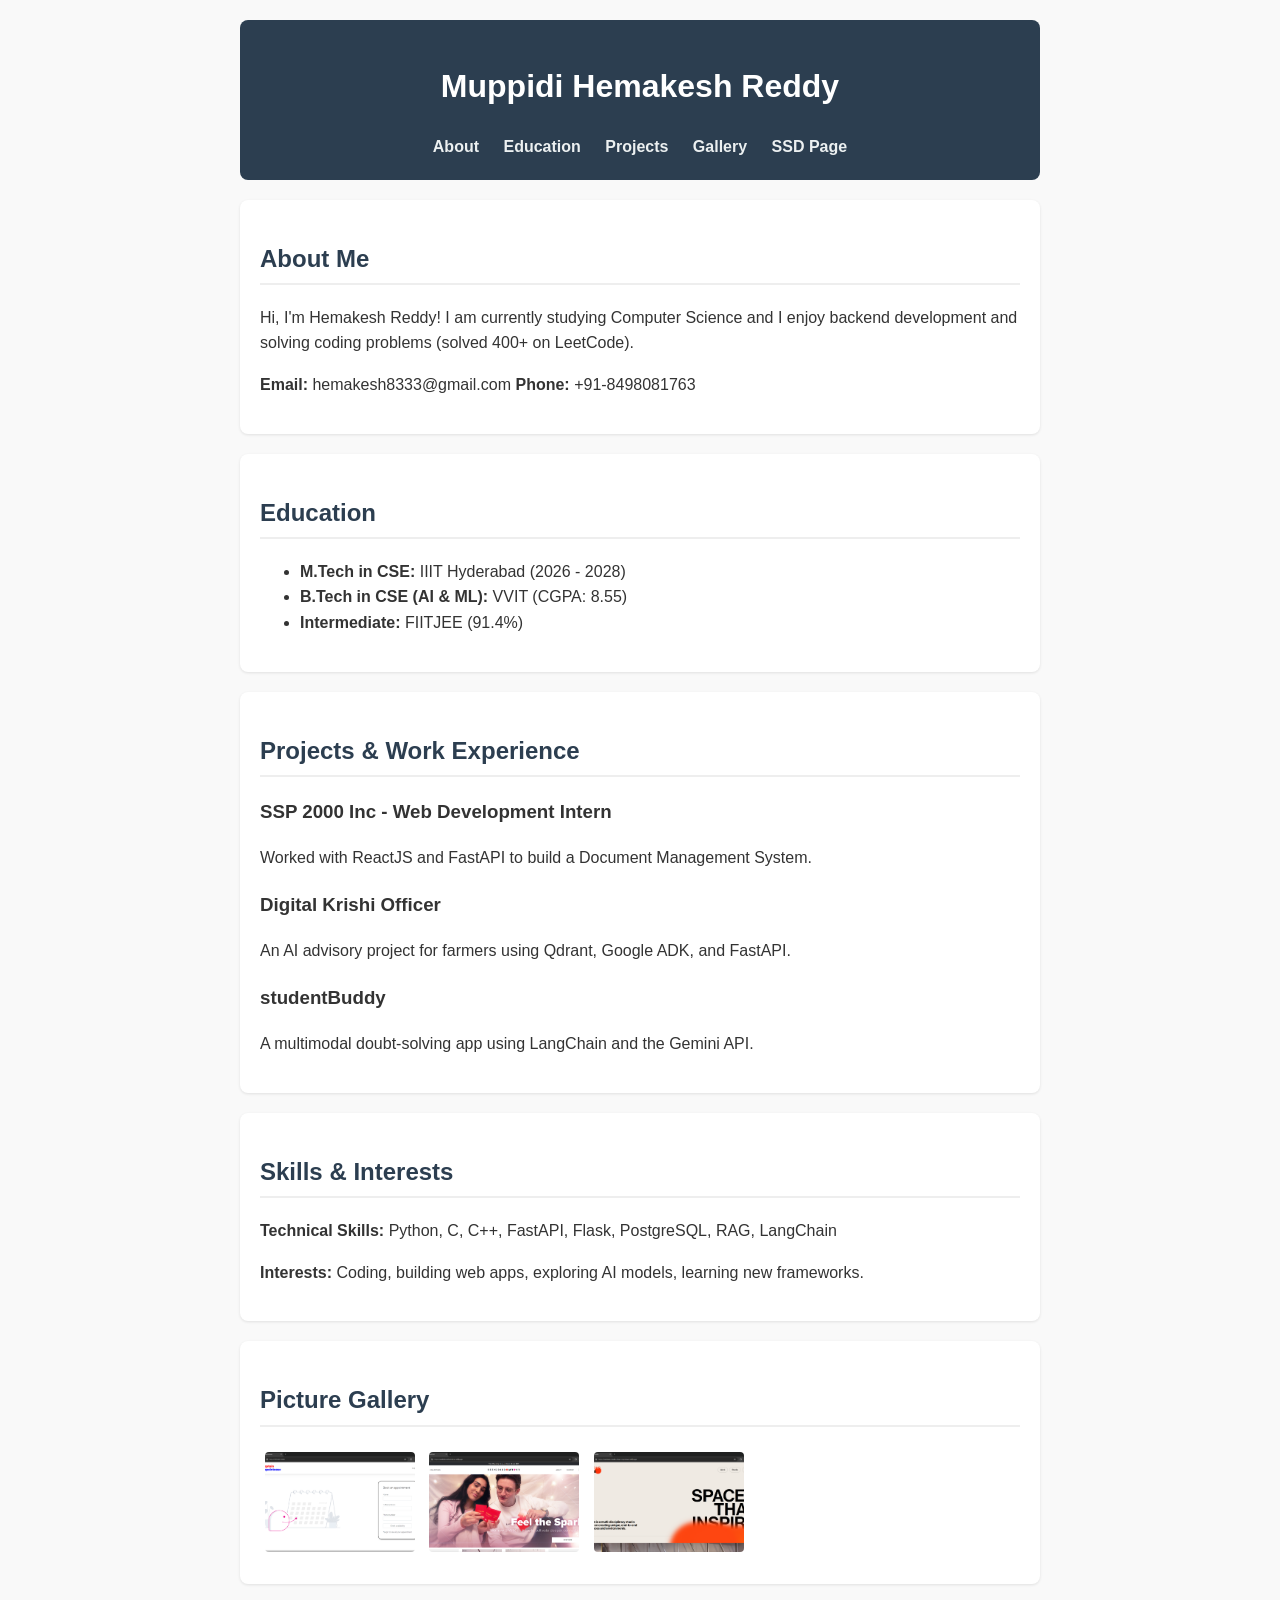
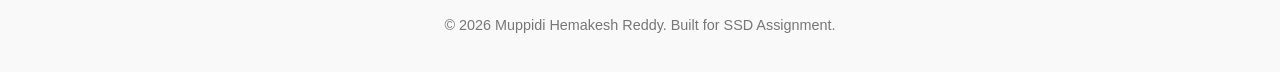
==== index.html @ cfa20eb1 "add files" ====
<!DOCTYPE html>
<html lang="en">
<head>
  <meta charset="UTF-8">
  <title>Muppidi Hemakesh Reddy - Portfolio</title>
  <style>
    body {
      font-family: Arial, sans-serif;
      line-height: 1.6;
      max-width: 800px;
      margin: 0 auto;
      padding: 20px;
      background-color: #f9f9f9;
      color: #333;
    }

    header {
      text-align: center;
      padding: 20px;
      background-color: #2c3e50;
      color: white;
      border-radius: 8px;
    }

    nav {
      margin-top: 15px;
    }

    nav a {
      color: #ecf0f1;
      margin: 0 10px;
      text-decoration: none;
      font-weight: bold;
    }

    nav a:hover {
      text-decoration: underline;
    }

    section {
      background: white;
      padding: 20px;
      margin-top: 20px;
      border-radius: 8px;
      box-shadow: 0 1px 3px rgba(0,0,0,0.1);
    }

    h2 {
      color: #2c3e50;
      border-bottom: 2px solid #eee;
      padding-bottom: 5px;
    }

    .gallery img {
      width: 150px;
      height: 100px;
      object-fit: cover;
      margin: 5px;
      border-radius: 4px;
    }

    footer {
      text-align: center;
      margin-top: 30px;
      font-size: 0.9em;
      color: #777;
    }
  </style>
</head>
<body>

  <header>
    <h1>Muppidi Hemakesh Reddy</h1>
    
    <nav>
      <a href="#about">About</a>
      <a href="#education">Education</a>
      <a href="#projects">Projects</a>
      <a href="#gallery">Gallery</a>
      <a href="CS6302_M26.html">SSD Page</a>
    </nav>
  </header>

  <section id="about">
    <h2>About Me</h2>
    <p>
      Hi, I'm Hemakesh Reddy! I am currently studying Computer Science and I enjoy backend development and solving coding problems (solved 400+ on LeetCode).
    </p>
    <p>
      <strong>Email:</strong> hemakesh8333@gmail.com
      <strong>Phone:</strong> +91-8498081763
    </p>
  </section>

  <section id="education">
    <h2>Education</h2>
    <ul>
      <li><strong>M.Tech in CSE:</strong> IIIT Hyderabad (2026 - 2028)</li>
      <li><strong>B.Tech in CSE (AI &amp; ML):</strong> VVIT (CGPA: 8.55)</li>
      <li><strong>Intermediate:</strong> FIITJEE (91.4%)</li>
    </ul>
  </section>

  <section id="projects">
    <h2>Projects &amp; Work Experience</h2>
    <h3>SSP 2000 Inc - Web Development Intern</h3>
    <p>Worked with ReactJS and FastAPI to build a Document Management System.</p>

    <h3>Digital Krishi Officer</h3>
    <p>An AI advisory project for farmers using Qdrant, Google ADK, and FastAPI.</p>

    <h3>studentBuddy</h3>
    <p>A multimodal doubt-solving app using LangChain and the Gemini API.</p>
  </section>

  <section id="skills">
    <h2>Skills &amp; Interests</h2>
    <p><strong>Technical Skills:</strong> Python, C, C++, FastAPI, Flask, PostgreSQL, RAG, LangChain</p>
    <p><strong>Interests:</strong> Coding, building web apps, exploring AI models, learning new frameworks.</p>
  </section>

  <section id="gallery">
    <h2>Picture Gallery</h2>
    <div class="gallery">
      <img src="images/captainAppointEase.png" alt="captainAppointEase">
      <img src="images/seekDiscomfort.png" alt="seekDiscomfort">
      <img src="images/sundown.png" alt="sundown">
    </div>
  </section>

  <footer>
    <p>&copy; 2026 Muppidi Hemakesh Reddy. Built for SSD Assignment.</p>
  </footer>

</body>
</html>
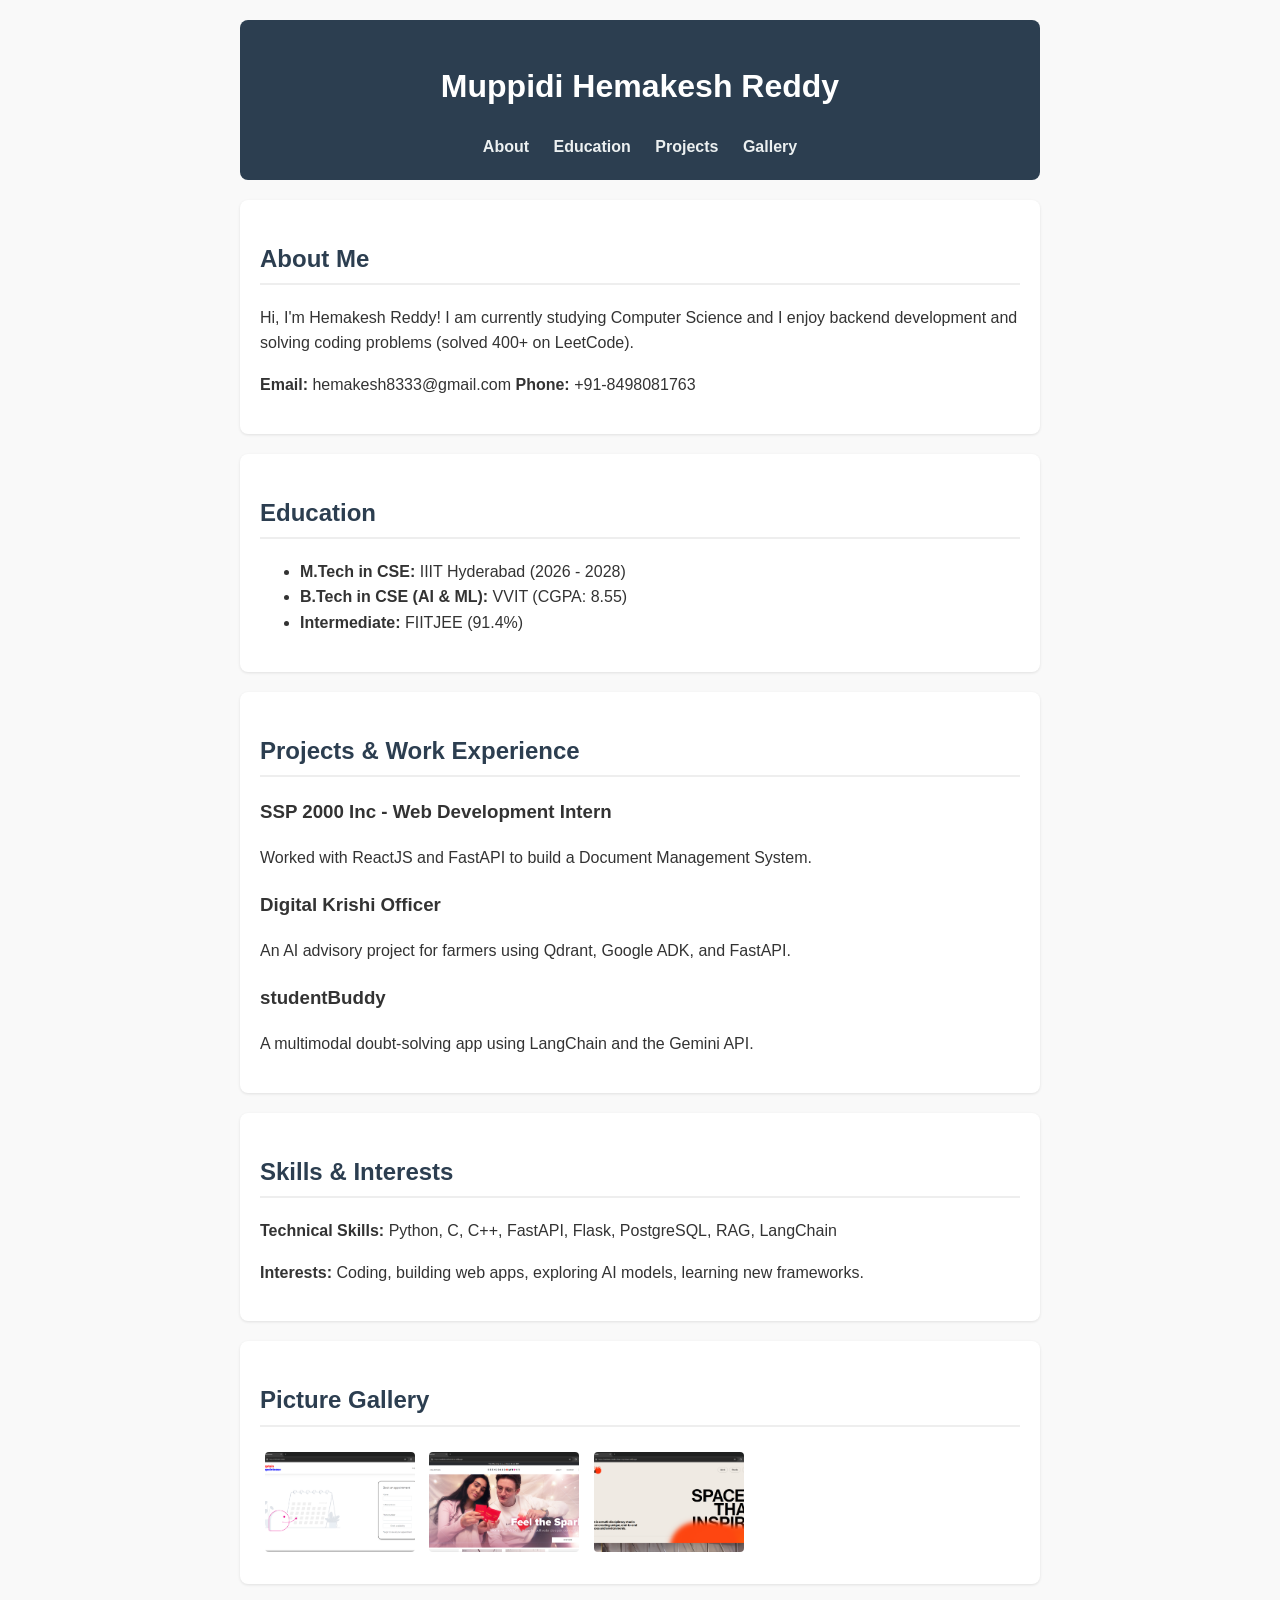
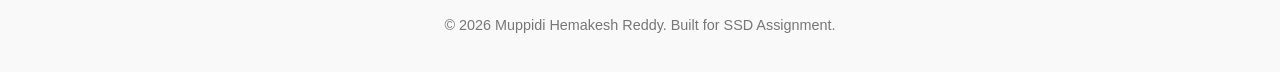
==== commit 4d6a36e7: "." ====
--- a/index.html
+++ b/index.html
@@ -77,7 +77,7 @@
       <a href="#education">Education</a>
       <a href="#projects">Projects</a>
       <a href="#gallery">Gallery</a>
-      <a href="CS6302_M26.html">SSD Page</a>
+      <!-- <a href="CS6302_M26.html">SSD Page</a> -->
     </nav>
   </header>
 
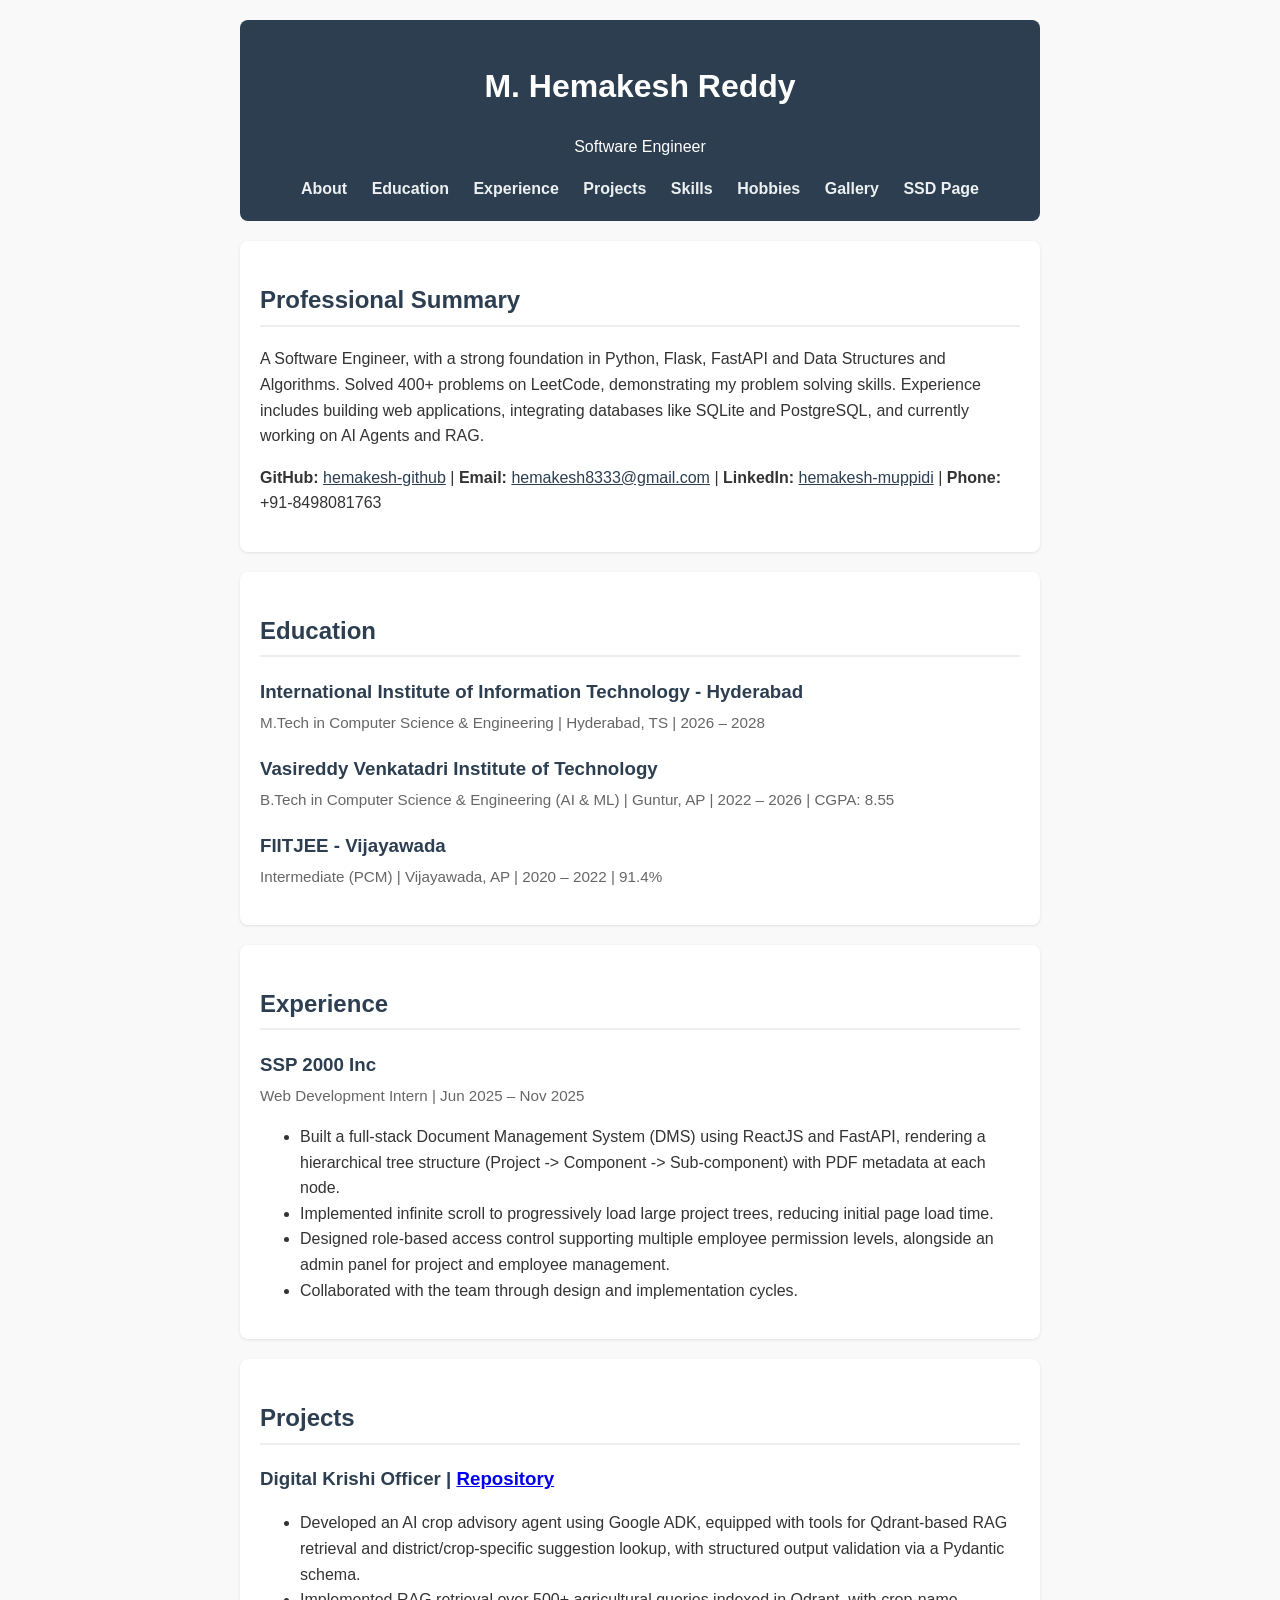
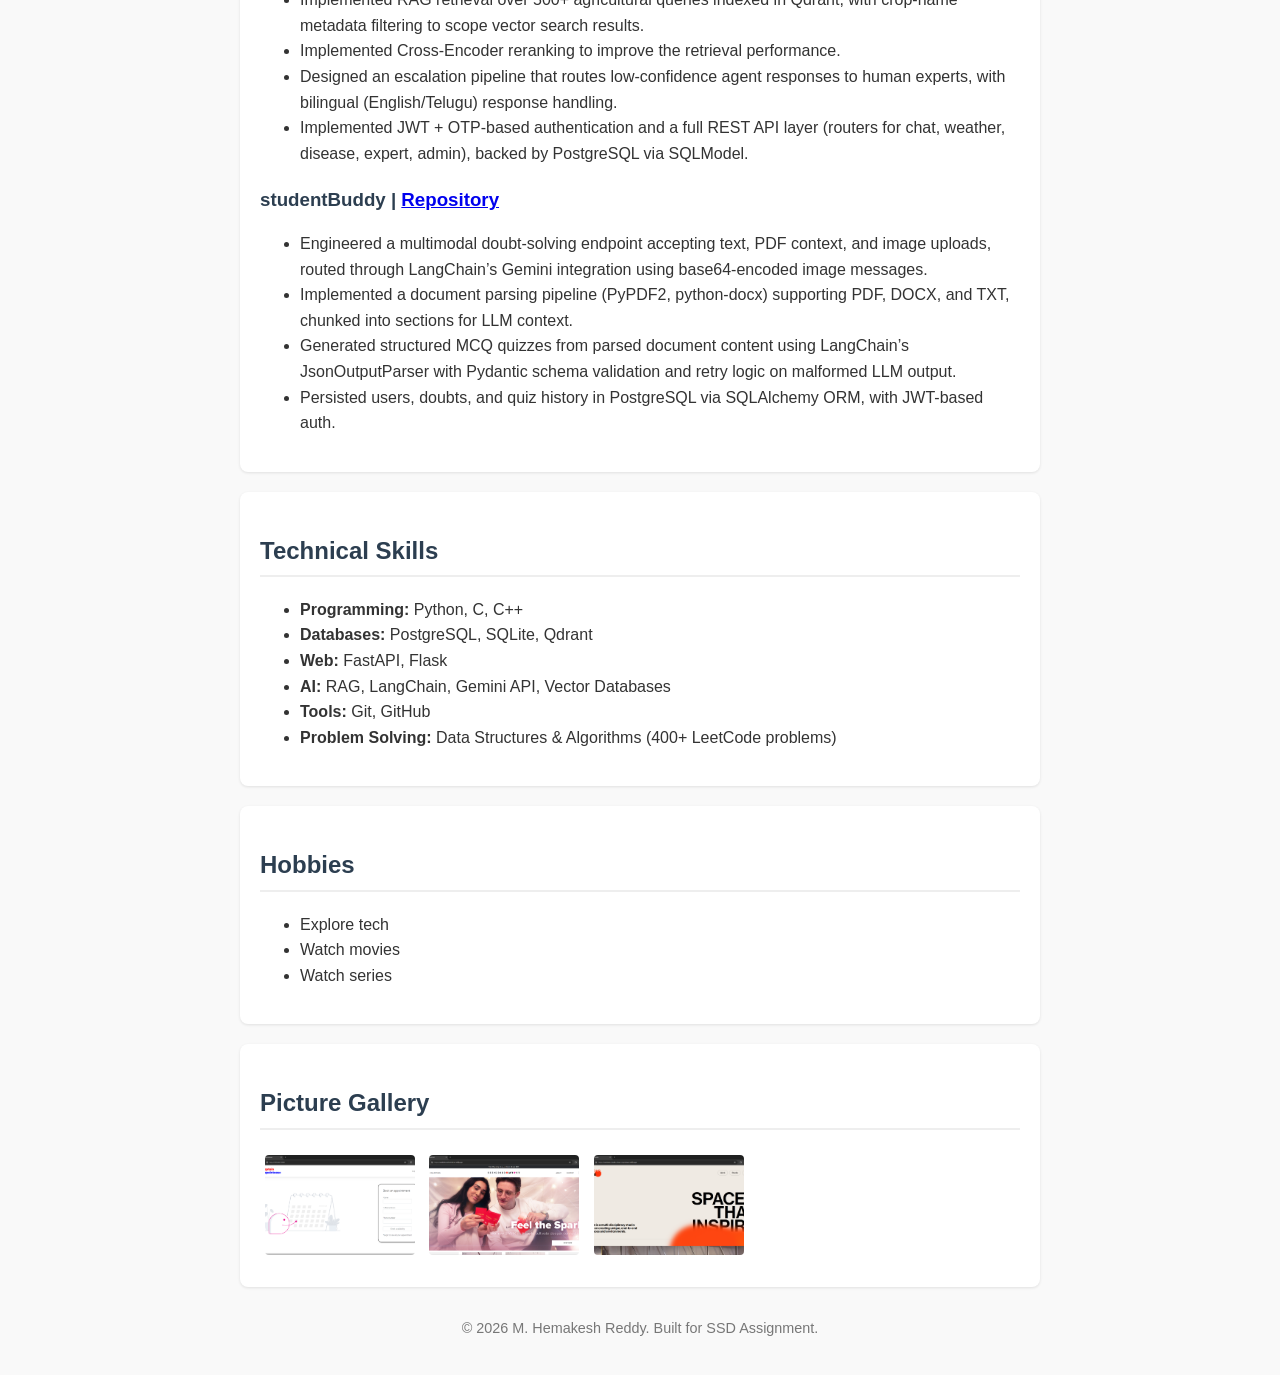
==== commit e7caa635: "added dark mode and also added some data" ====
--- a/index.html
+++ b/index.html
@@ -2,7 +2,7 @@
 <html lang="en">
 <head>
   <meta charset="UTF-8">
-  <title>Muppidi Hemakesh Reddy - Portfolio</title>
+  <title>M. Hemakesh Reddy - Portfolio</title>
   <style>
     body {
       font-family: Arial, sans-serif;
@@ -51,6 +51,21 @@
       padding-bottom: 5px;
     }
 
+    h3 {
+      color: #2c3e50;
+      margin-bottom: 4px;
+    }
+
+    .meta {
+      color: #666;
+      font-size: 0.95em;
+      margin-top: 0;
+    }
+
+    .contact a {
+      color: #2c3e50;
+    }
+
     .gallery img {
       width: 150px;
       height: 100px;
@@ -70,53 +85,102 @@
 <body>
 
   <header>
-    <h1>Muppidi Hemakesh Reddy</h1>
-    
+    <h1>M. Hemakesh Reddy</h1>
+    <p>Software Engineer</p>
     <nav>
       <a href="#about">About</a>
       <a href="#education">Education</a>
+      <a href="#experience">Experience</a>
       <a href="#projects">Projects</a>
+      <a href="#skills">Skills</a>
+      <a href="#hobbies">Hobbies</a>
       <a href="#gallery">Gallery</a>
-      <!-- <a href="CS6302_M26.html">SSD Page</a> -->
+      <a href="CS6302_M26.html">SSD Page</a>
     </nav>
   </header>
 
   <section id="about">
-    <h2>About Me</h2>
+    <h2>Professional Summary</h2>
     <p>
-      Hi, I'm Hemakesh Reddy! I am currently studying Computer Science and I enjoy backend development and solving coding problems (solved 400+ on LeetCode).
+      A Software Engineer, with a strong foundation in Python, Flask, FastAPI and Data Structures and Algorithms.
+      Solved 400+ problems on LeetCode, demonstrating my problem solving skills.
+      Experience includes building web applications, integrating databases like SQLite and PostgreSQL,
+      and currently working on AI Agents and RAG.
     </p>
-    <p>
-      <strong>Email:</strong> hemakesh8333@gmail.com
+    <p class="contact">
+      <strong>GitHub:</strong> <a href="https://github.com/hemakesh-github" target="_blank">hemakesh-github</a>
+      |
+      <strong>Email:</strong> <a href="mailto:hemakesh8333@gmail.com">hemakesh8333@gmail.com</a>
+      |
+      <strong>LinkedIn:</strong> <a href="https://www.linkedin.com/in/hemakesh-muppidi" target="_blank">hemakesh-muppidi</a>
+      |
       <strong>Phone:</strong> +91-8498081763
     </p>
   </section>
 
   <section id="education">
     <h2>Education</h2>
-    <ul>
-      <li><strong>M.Tech in CSE:</strong> IIIT Hyderabad (2026 - 2028)</li>
-      <li><strong>B.Tech in CSE (AI &amp; ML):</strong> VVIT (CGPA: 8.55)</li>
-      <li><strong>Intermediate:</strong> FIITJEE (91.4%)</li>
+    <h3>International Institute of Information Technology - Hyderabad</h3>
+    <p class="meta">M.Tech in Computer Science &amp; Engineering | Hyderabad, TS | 2026 – 2028</p>
+
+    <h3>Vasireddy Venkatadri Institute of Technology</h3>
+    <p class="meta">B.Tech in Computer Science &amp; Engineering (AI &amp; ML) | Guntur, AP | 2022 – 2026 | CGPA: 8.55</p>
+
+    <h3>FIITJEE - Vijayawada</h3>
+    <p class="meta">Intermediate (PCM) | Vijayawada, AP | 2020 – 2022 | 91.4%</p>
+  </section>
+
+  <section id="experience">
+    <h2>Experience</h2>
+    <h3>SSP 2000 Inc</h3>
+    <p class="meta">Web Development Intern | Jun 2025 – Nov 2025</p>
+    <ul>
+      <li>Built a full-stack Document Management System (DMS) using ReactJS and FastAPI, rendering a hierarchical tree structure (Project -&gt; Component -&gt; Sub-component) with PDF metadata at each node.</li>
+      <li>Implemented infinite scroll to progressively load large project trees, reducing initial page load time.</li>
+      <li>Designed role-based access control supporting multiple employee permission levels, alongside an admin panel for project and employee management.</li>
+      <li>Collaborated with the team through design and implementation cycles.</li>
     </ul>
   </section>
 
   <section id="projects">
-    <h2>Projects &amp; Work Experience</h2>
-    <h3>SSP 2000 Inc - Web Development Intern</h3>
-    <p>Worked with ReactJS and FastAPI to build a Document Management System.</p>
-
-    <h3>Digital Krishi Officer</h3>
-    <p>An AI advisory project for farmers using Qdrant, Google ADK, and FastAPI.</p>
-
-    <h3>studentBuddy</h3>
-    <p>A multimodal doubt-solving app using LangChain and the Gemini API.</p>
+    <h2>Projects</h2>
+    <h3>Digital Krishi Officer | <a href="https://github.com/hemakesh-github" target="_blank">Repository</a></h3>
+    <ul>
+      <li>Developed an AI crop advisory agent using Google ADK, equipped with tools for Qdrant-based RAG retrieval and district/crop-specific suggestion lookup, with structured output validation via a Pydantic schema.</li>
+      <li>Implemented RAG retrieval over 500+ agricultural queries indexed in Qdrant, with crop-name metadata filtering to scope vector search results.</li>
+      <li>Implemented Cross-Encoder reranking to improve the retrieval performance.</li>
+      <li>Designed an escalation pipeline that routes low-confidence agent responses to human experts, with bilingual (English/Telugu) response handling.</li>
+      <li>Implemented JWT + OTP-based authentication and a full REST API layer (routers for chat, weather, disease, expert, admin), backed by PostgreSQL via SQLModel.</li>
+    </ul>
+
+    <h3>studentBuddy | <a href="https://github.com/hemakesh-github" target="_blank">Repository</a></h3>
+    <ul>
+      <li>Engineered a multimodal doubt-solving endpoint accepting text, PDF context, and image uploads, routed through LangChain’s Gemini integration using base64-encoded image messages.</li>
+      <li>Implemented a document parsing pipeline (PyPDF2, python-docx) supporting PDF, DOCX, and TXT, chunked into sections for LLM context.</li>
+      <li>Generated structured MCQ quizzes from parsed document content using LangChain’s JsonOutputParser with Pydantic schema validation and retry logic on malformed LLM output.</li>
+      <li>Persisted users, doubts, and quiz history in PostgreSQL via SQLAlchemy ORM, with JWT-based auth.</li>
+    </ul>
   </section>
 
   <section id="skills">
-    <h2>Skills &amp; Interests</h2>
-    <p><strong>Technical Skills:</strong> Python, C, C++, FastAPI, Flask, PostgreSQL, RAG, LangChain</p>
-    <p><strong>Interests:</strong> Coding, building web apps, exploring AI models, learning new frameworks.</p>
+    <h2>Technical Skills</h2>
+    <ul>
+      <li><strong>Programming:</strong> Python, C, C++</li>
+      <li><strong>Databases:</strong> PostgreSQL, SQLite, Qdrant</li>
+      <li><strong>Web:</strong> FastAPI, Flask</li>
+      <li><strong>AI:</strong> RAG, LangChain, Gemini API, Vector Databases</li>
+      <li><strong>Tools:</strong> Git, GitHub</li>
+      <li><strong>Problem Solving:</strong> Data Structures &amp; Algorithms (400+ LeetCode problems)</li>
+    </ul>
+  </section>
+
+  <section id="hobbies">
+    <h2>Hobbies</h2>
+    <ul>
+      <li>Explore tech</li>
+      <li>Watch movies</li>
+      <li>Watch series</li>
+    </ul>
   </section>
 
   <section id="gallery">
@@ -129,8 +193,8 @@
   </section>
 
   <footer>
-    <p>&copy; 2026 Muppidi Hemakesh Reddy. Built for SSD Assignment.</p>
+    <p>&copy; 2026 M. Hemakesh Reddy. Built for SSD Assignment.</p>
   </footer>
 
 </body>
-</html>+</html>
